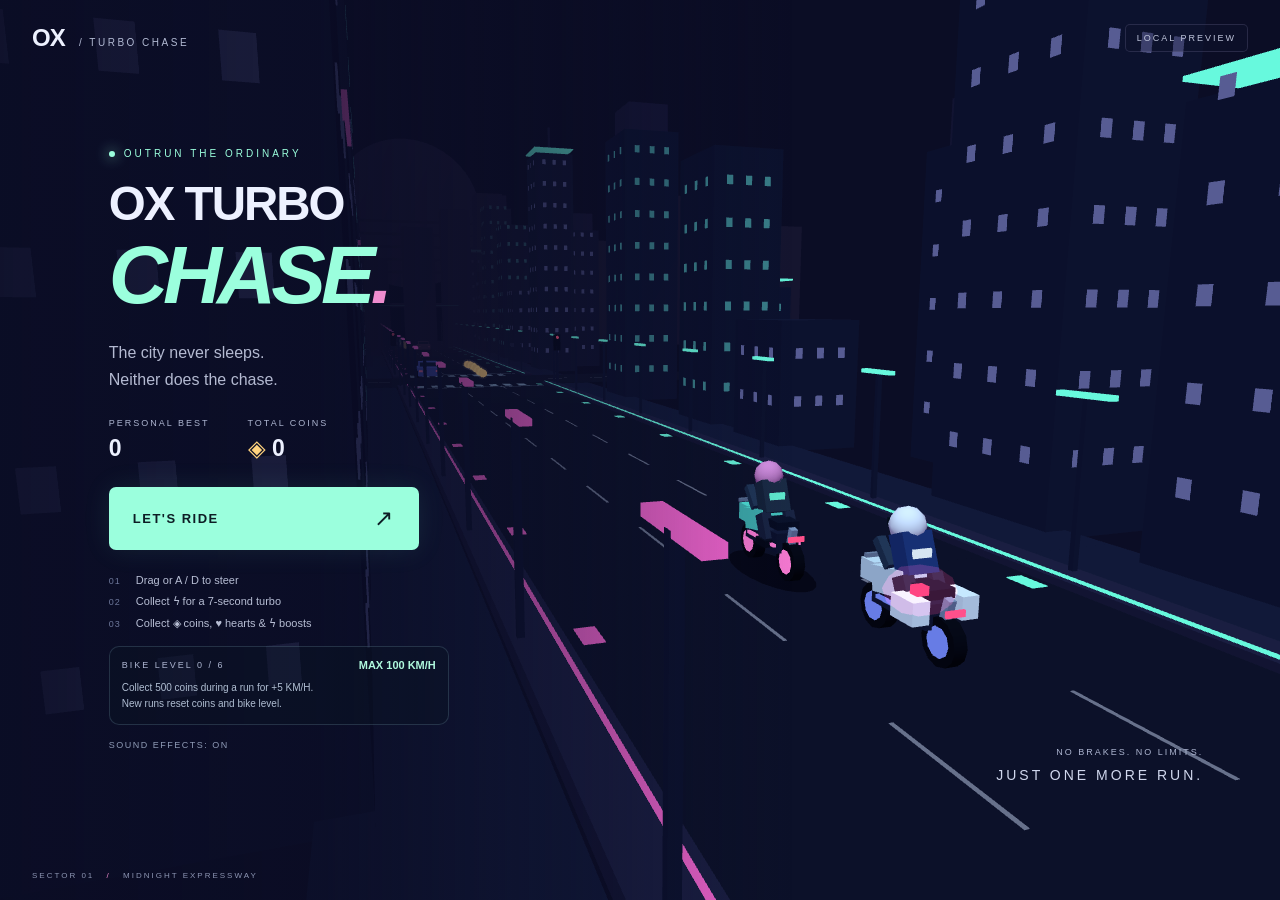
==== ox-turbo-chase/index.html @ bd7e655c "Publish tested OX Turbo Chase V1 static release" ====
<!doctype html>
<html lang="en">
<head>
  <meta charset="UTF-8" />
  <meta name="viewport" content="width=device-width, initial-scale=1, viewport-fit=cover" />
  <meta name="theme-color" content="#080a20" />
  <meta name="description" content="Ride the neon highway. Dodge traffic, collect coins, and outrun the chase." />
  <title>OX Turbo Chase</title>
  <link rel="icon" type="image/svg+xml" href="./icon.svg" />
  <script src="https://www.youtube.com/game_api/v1"></script>
  <script type="module" crossorigin src="./assets/index-DsEeylDW.js"></script>
  <link rel="stylesheet" crossorigin href="./assets/index-BKZLG1At.css">
</head>
<body>
  <main id="app" aria-label="OX Turbo Chase">
    <canvas id="world" aria-label="Neon motorcycle highway"></canvas>
    <div id="interface"></div>
    <div id="boot" role="status">OX TURBO CHASE · LOADING THE HIGHWAY</div>
  </main>
</body>
</html>
---- ox-turbo-chase/assets/index-BKZLG1At.css ----
:root{color:#edf1ff;font-synthesis:none;--mint:#9bffdd;--pink:#f08ccf;--muted:#9299b6;background:#0b0d25;font-family:Inter,Segoe UI,Arial,sans-serif}*{box-sizing:border-box;-webkit-tap-highlight-color:transparent}html,body,#app{overscroll-behavior:none;touch-action:none;-webkit-user-select:none;user-select:none;width:100%;height:100%;margin:0;overflow:hidden}button{font:inherit;cursor:pointer;touch-action:none;color:inherit;border:0}button:focus-visible{outline:3px solid var(--pink);outline-offset:4px}button:disabled{opacity:.55;cursor:wait}[hidden]{display:none!important}#world{touch-action:none;width:100%;height:100%;display:block}#interface{pointer-events:none;position:absolute;inset:0}#interface button,#panel section,.ad-preview{pointer-events:auto}#boot{letter-spacing:3px;color:var(--mint);background:#0b0d25;place-items:center;font-size:12px;display:grid;position:absolute;inset:0}.topline{top:max(24px,env(safe-area-inset-top));left:max(32px,env(safe-area-inset-left));right:max(32px,env(safe-area-inset-right));z-index:5;justify-content:space-between;align-items:center;display:flex;position:absolute}.brand{letter-spacing:-1px;font-size:24px;font-weight:900}.brand span{letter-spacing:2.5px;color:#b2bad3;margin-left:9px;font-size:10px;font-weight:500}.utilities{align-items:center;gap:18px;display:flex}.mode{letter-spacing:2px;color:#c0c6dc;background:#10152e60;border:1px solid #787a9e40;border-radius:5px;padding:8px 11px;font-size:9px}.icon-button{background:#171d3980;border:1px solid #6c79934d;border-radius:50%;width:42px;height:42px;font-weight:700}#panel{justify-content:center;align-items:center;display:flex;position:absolute;inset:0}#interface[data-phase=MENU] #panel,#interface[data-phase=READY] #panel{background:linear-gradient(90deg,#0b0d25ed 0%,#0b0d25c9 25%,#0b0d2500 62%);justify-content:flex-start;padding-left:8.5%}.menu{width:440px;max-width:90vw;padding:20px 0}.eyebrow{letter-spacing:3px;color:var(--mint);align-items:center;gap:9px;margin-bottom:22px;font-size:10px;display:flex}.eyebrow i{background:var(--mint);width:6px;height:6px;box-shadow:0 0 14px var(--mint);border-radius:50%}h1{letter-spacing:-5px;margin:0;font-size:clamp(48px,6.4vw,94px);font-weight:900;line-height:.97}h1>span{letter-spacing:-2px;margin-bottom:8px;font-size:.58em;display:block}h1 em,h2 em{color:var(--mint);font-style:italic}.title-dot{color:var(--pink)}.intro{color:#b4bad1;margin:24px 0;font-size:16px;line-height:1.7}.menu-stats{gap:38px;margin:25px 0;display:flex}.micro{letter-spacing:2px;color:#adb5d0;font-size:9px}.menu-stats .micro{margin-bottom:7px;display:block}.menu-stats strong{font-size:23px;font-weight:600}.gold{color:#ffd37e}.primary{background:var(--mint);color:#0d1d25;letter-spacing:1.5px;border-radius:7px;justify-content:space-between;align-items:center;width:100%;min-height:58px;padding:18px 24px;font-size:13px;font-weight:800;transition:background .15s,transform .15s;display:flex;box-shadow:0 0 28px #74f7ce18}.primary:hover{background:#c4ffed;transform:translateY(-1px)}.primary span{font-size:23px}.menu>.primary{max-width:310px}.instructions{color:#b7bed4;gap:9px;margin-top:24px;font-size:11px;display:grid}.instructions b{color:#6e799b;letter-spacing:1px;margin-right:12px;font-size:9px;font-weight:400}.text-button{letter-spacing:1.5px;color:#8f9bb6;background:0 0;padding:15px 0 0;font-size:9px}.menu-tag{text-align:right;letter-spacing:3px;color:#d0d7ed;gap:10px;font-size:14px;display:grid;position:absolute;bottom:13%;right:6%}.footer{bottom:max(20px,env(safe-area-inset-bottom));letter-spacing:2px;color:#8d96b3;justify-content:space-between;font-size:8px;display:flex;position:absolute;left:32px;right:32px}.footer i,.result-inline i{color:var(--pink);padding:0 8px;font-style:normal}#hud{justify-content:space-between;display:flex;position:absolute;top:92px;left:32px;right:32px}.hud-left,.hud-right{align-items:flex-start;gap:30px;display:flex}#hearts{color:#f58bc3;letter-spacing:5px;filter:drop-shadow(0 0 10px #ff60a349);padding-top:4px;font-size:25px}.score{gap:4px;display:grid}.score strong{letter-spacing:-1px;font-size:30px;font-weight:600}.hud-right{align-items:center;gap:25px}.stat{align-items:center;gap:8px;font-size:18px;display:flex}.coin-icon{color:#ffd37e;font-size:24px}.modal{-webkit-backdrop-filter:blur(14px);backdrop-filter:blur(14px);background:#0e132deb;border:1px solid #7177a247;border-radius:16px;width:calc(100% - 40px);max-width:440px;padding:38px;box-shadow:0 24px 100px #0006}.modal .eyebrow{letter-spacing:2px;font-size:8px}.modal h2{letter-spacing:-2px;margin:0 0 22px;font-size:54px;line-height:1}.modal p{color:#b6bfd8;font-size:13px;line-height:1.7}.modal small{color:#8590af;margin-top:14px;font-size:10px;line-height:1.6;display:block}.secondary{letter-spacing:1.5px;background:#1b224380;border:1px solid #69739c50;border-radius:7px;width:100%;margin-top:12px;padding:14px;font-size:11px;display:block}.secondary:hover{background:#28325b}.result-inline{letter-spacing:1px;color:var(--mint);margin:24px 0;font-size:11px}.result-score{gap:7px;display:grid}.result-score strong{color:var(--mint);font-size:44px;font-weight:600}.results{grid-template-columns:1fr 1fr;gap:20px;padding:20px 0 25px;display:grid}.results>div{gap:5px;display:grid}.results b{font-size:17px;font-weight:500}.compact{max-width:380px}#drive{position:absolute;inset:0}.turbo-cluster{bottom:max(65px,calc(env(safe-area-inset-bottom) + 50px));justify-items:end;gap:12px;display:grid;position:absolute;right:32px}#countdown{color:var(--mint);letter-spacing:1px;background:#142c3acc;border-radius:5px;padding:8px;font-size:11px}.telemetry{position:absolute;bottom:83px;left:32px}.telemetry>strong{font-size:30px;font-weight:500}.pressure-track{background:#39405b;width:100px;height:3px;margin:8px 0 17px}.pressure-track i{background:#8c86fb;width:50%;height:100%;display:block}.steer-hint{letter-spacing:2px;color:#d1d9ef;font-size:10px;position:absolute;bottom:36px;left:50%;transform:translate(-50%)}.steer-hint span{color:#9aa7c5;letter-spacing:1px;margin-left:8px;font-size:9px}#interface[data-phase=PLAYING] .footer{display:none}#toast{opacity:0;color:var(--mint);letter-spacing:1px;text-shadow:0 2px 14px #000;font-size:13px;font-weight:700;transition:opacity .15s,transform .15s;position:absolute;top:29%;left:50%;transform:translate(-50%,10px)}.visible#toast{opacity:1;transform:translate(-50%)}.collision:after{content:"";pointer-events:none;border:12px solid #ff69a5;animation:.6s forwards flash;position:absolute;inset:0}@keyframes flash{0%{opacity:.8}to{opacity:0}}.ad-preview{z-index:20;background:#080c20ee;place-items:center;display:grid;position:absolute;inset:0}@media (max-width:600px){.topline{left:20px;right:20px;top:max(18px,env(safe-area-inset-top))}.brand{font-size:22px}.brand span{letter-spacing:1.3px;margin-left:3px;font-size:8px}.mode{letter-spacing:1px;padding:7px;font-size:7px}.utilities{gap:8px}#interface[data-phase=MENU] #panel,#interface[data-phase=READY] #panel{background:linear-gradient(#0b0d25da,#0b0d2560 60%,#0000);align-items:flex-start;padding:65px 28px 20px}.menu{width:100%;padding-top:7vh}h1{font-size:68px}.eyebrow{letter-spacing:2px;margin-bottom:20px;font-size:8px}.intro{margin:18px 0;font-size:13px}.menu-stats{gap:35px;margin:18px 0}.menu-stats strong{font-size:20px}.menu>.primary{max-width:290px}.instructions{gap:8px;margin-top:18px;font-size:10px}.menu-tag{display:none}.footer{letter-spacing:1px;font-size:6px;left:20px;right:20px}#hud{top:78px;left:20px;right:20px}.hud-left{gap:8px;display:grid}.hud-right{text-align:right;gap:14px;display:grid}.stat{justify-content:flex-end;font-size:17px}.score strong{font-size:26px}#hearts{font-size:23px}.turbo-cluster{right:20px;bottom:max(48px,calc(env(safe-area-inset-bottom) + 30px))}.telemetry{bottom:63px;left:20px}.steer-hint{white-space:nowrap;font-size:8px;bottom:20px}.steer-hint span{font-size:8px}.modal{padding:28px}.modal h2{font-size:44px}.modal .eyebrow{font-size:7px}#toast{text-align:center;width:90%;top:27%}}@media (max-height:540px) and (min-aspect-ratio:1){.topline{top:14px;left:24px;right:24px}.footer{bottom:10px}.menu{width:360px;padding:0}#interface[data-phase=MENU] #panel{padding-left:7%}.eyebrow{margin-bottom:12px}h1{font-size:60px}.intro{margin:12px 0;font-size:12px}.menu-stats{gap:28px;margin:12px 0}.menu-stats strong{font-size:17px}.primary{min-height:44px;padding:12px 18px;font-size:11px}.instructions{gap:5px;margin-top:12px;font-size:9px}.text-button{padding-top:10px}.menu-tag{bottom:15%}#hud{top:64px;left:24px;right:24px}.hud-left{gap:20px}.score strong{font-size:23px}#hearts{font-size:21px}.turbo-cluster{bottom:25px;right:24px}.telemetry{bottom:35px;left:24px}.telemetry>strong{font-size:24px}.pressure-track{margin-bottom:9px}.steer-hint{bottom:15px}.modal{max-width:430px;padding:22px 28px}.modal h2{margin-bottom:10px;font-size:32px}.modal .eyebrow{margin-bottom:10px}.modal p{margin:10px 0}.result-inline{margin:15px 0}.result-score strong{font-size:30px}.results{gap:10px;padding:12px 0}.results b{font-size:14px}.secondary{margin-top:8px;padding:10px}.modal small{margin-top:8px}}@media (max-width:350px){h1{font-size:57px}.brand span{display:none}.menu{padding-top:4vh}.intro{margin:12px 0}.menu-stats{margin:14px 0}.instructions{font-size:9px}.primary{min-height:50px}}.record{letter-spacing:1px;color:#b8c1dc;white-space:nowrap;font-size:10px}.record span{color:#99a5c1;margin-right:4px}.record b{font-weight:600}.record.new-record b{color:var(--mint)}.traffic-level{color:#f0bb7e;letter-spacing:1.3px;margin-bottom:12px;font-size:8px;display:block}@media (max-height:540px) and (min-aspect-ratio:1){.record{font-size:9px}.traffic-level{margin-bottom:7px;font-size:7px}}@media (prefers-reduced-motion:reduce){button,#toast{transition:none}}#record-banner{text-align:center;pointer-events:none;background:#10152ae8;border:1px solid #a0ffe3;border-radius:12px;padding:9px 28px;position:absolute;top:76px;left:50%;transform:translate(-50%);box-shadow:0 0 25px #70ffcd33}#record-banner span{color:#a0ffe3;letter-spacing:3px;font-size:11px;font-weight:800;display:block}#record-banner strong{color:#fff4b0;font-variant-numeric:tabular-nums;font-size:29px;display:block}@media (max-width:600px){#record-banner{padding:8px 14px;top:135px}#record-banner span{letter-spacing:2px;font-size:9px}#record-banner strong{font-size:24px}}@media (max-height:500px) and (orientation:landscape){#record-banner{padding:5px 20px;top:60px}#record-banner strong{font-size:20px}}#speedometer{color:#d5eaff;border-bottom:2px solid #9bf4de66;align-items:baseline;gap:7px;padding:7px 0;display:flex;position:absolute;top:160px;right:32px}#speedometer[hidden],#speedometer .micro{display:none}#speedometer strong{font-variant-numeric:tabular-nums;font-size:31px}#speedometer>span:last-child{letter-spacing:1px;font-size:10px}#speedometer.boosted{color:#a0ffe3;text-shadow:0 0 15px #5fffff88;border-color:#a0ffe3}.telemetry #speed,.telemetry #speed+span{display:none}.collision:after{background:#ff76a511;border-width:5px;animation-duration:.28s}@media (max-width:600px){#speedometer{top:185px;right:20px}#speedometer strong{font-size:27px}}@media (max-height:500px) and (orientation:landscape){#speedometer{top:130px;right:24px}#speedometer strong{font-size:24px}}#speedometer{width:160px;text-shadow:none;border:0;padding:0;display:block;top:160px;right:22px}#speedometer svg{width:100%;display:block;overflow:visible}.dial-face{fill:#101629ed;stroke:#647f95;stroke-width:1px}.dial-ring{fill:none;stroke:#577484;stroke-width:1px;opacity:.6}.dial-tick{fill:#bdd9e7;font-size:9px;font-weight:600}.dial-unit{fill:#90bbce;letter-spacing:1.5px;font-size:8px}#live-speed{fill:#ebf9ff;font-variant-numeric:tabular-nums;font-size:22px;font-weight:800}#speed-needle{transform-origin:90px 90px;transition:transform .14s linear}#speedometer.boosted .dial-face{stroke:#89ffe1}#speedometer.boosted #live-speed{fill:#89ffe1}#brake-button{color:#fff;letter-spacing:1px;-webkit-user-select:none;user-select:none;touch-action:none;background:#a62c4aee;border:1px solid #ffa1ad;border-radius:18px;width:86px;height:72px;font-size:14px;font-weight:800;position:absolute;bottom:112px;right:28px;box-shadow:0 5px 20px #080815}#brake-button span{color:#ffd5de;margin-top:5px;font-size:10px;display:block}#brake-button.pressed{background:#ec486d;transform:scale(.96);box-shadow:0 0 22px #f64d7399}.bike-upgrade{background:#0b142466;border:1px solid #a8d3e52b;border-radius:10px;max-width:340px;margin-top:16px;padding:12px}.bike-upgrade>div{justify-content:space-between;align-items:center;gap:12px;display:flex}.bike-upgrade b{color:#aff8dd;font-size:11px}.bike-upgrade .secondary{width:100%;margin:10px 0 0;padding:10px;font-size:11px}.bike-upgrade button:disabled{cursor:default;opacity:.48}@media (max-width:600px){#speedometer{width:126px;top:178px;right:13px}#brake-button{bottom:104px;right:20px}.bike-upgrade{margin-top:12px;padding:10px}}@media (max-height:500px) and (orientation:landscape){#speedometer{width:112px;top:123px;right:14px}#brake-button{width:70px;height:59px;bottom:42px;right:20px}.bike-upgrade{margin-top:8px;padding:7px}.bike-upgrade .secondary{margin-top:5px;padding:7px}}@media (max-width:600px) and (max-height:740px){.menu .intro{margin:12px 0;font-size:13px;line-height:1.45}.menu .eyebrow{margin-bottom:12px}.menu .menu-stats{margin:14px 0}.menu .instructions{gap:6px;margin-top:12px;font-size:10px}.menu .primary{min-height:52px;padding:14px 20px}.menu .text-button{padding-top:10px}.menu .bike-upgrade{margin-top:10px}}@media (max-height:500px) and (orientation:landscape){.menu h1{font-size:48px}.menu .eyebrow{margin-bottom:8px}.menu .menu-stats{margin:8px 0}.menu .primary{min-height:40px;padding:9px 18px}.menu .instructions{display:none}.menu .text-button{padding-top:8px}.menu .bike-upgrade{margin-top:8px}.menu-tag{display:none}}@media (max-width:600px){#toast{text-align:center;max-width:calc(100% - 40px);font-size:11px;top:320px}}@media (max-height:500px) and (orientation:landscape){#interface[data-phase=MENU] #panel,#interface[data-phase=READY] #panel{padding-top:50px;padding-bottom:30px}.menu{padding:0}.menu .intro{display:none}}#interface[data-phase=PAUSED] #toast,#interface[data-phase=UPGRADE] #toast,#interface[data-phase=REVIVE] #toast,#interface[data-phase=GAME_OVER] #toast{display:none}.upgrade-modal h2{font-size:44px}.upgrade-modal strong{color:var(--mint)}.upgrade-modal .upgrade-protection{color:#aff4d5;font-size:11px}@media (max-height:500px) and (orientation:landscape){.upgrade-modal h2{font-size:28px}.upgrade-modal p{font-size:11px;line-height:1.4}.upgrade-modal .result-inline{margin:10px 0}}.bike-upgrade small{color:#b0bed2;margin-top:9px;font-size:10px;line-height:1.6;display:block}@media (max-width:600px) and (max-height:620px){.menu{padding-top:0}.menu h1{font-size:58px}}@media (max-height:500px) and (orientation:landscape){.modal{padding:18px 24px}.result-score strong{font-size:30px}.modal .primary{min-height:44px;padding:12px 18px}.modal .secondary{margin-top:8px;padding:10px}.modal h2{margin-bottom:8px;font-size:28px}.modal .eyebrow{margin-bottom:8px}.result-score strong{font-size:26px;line-height:1.1}.results{gap:6px;padding:8px 0}.modal .primary>span{font-size:20px}}@media (max-height:340px) and (orientation:landscape){.result-score{justify-content:space-between;align-items:center;display:flex}.results{grid-template-columns:repeat(4,1fr)}.modal{padding:14px 20px}.menu h1{font-size:40px}.menu .eyebrow{margin-bottom:6px}.menu .menu-stats{margin:6px 0}.menu .bike-upgrade small{margin-top:5px;line-height:1.3}}
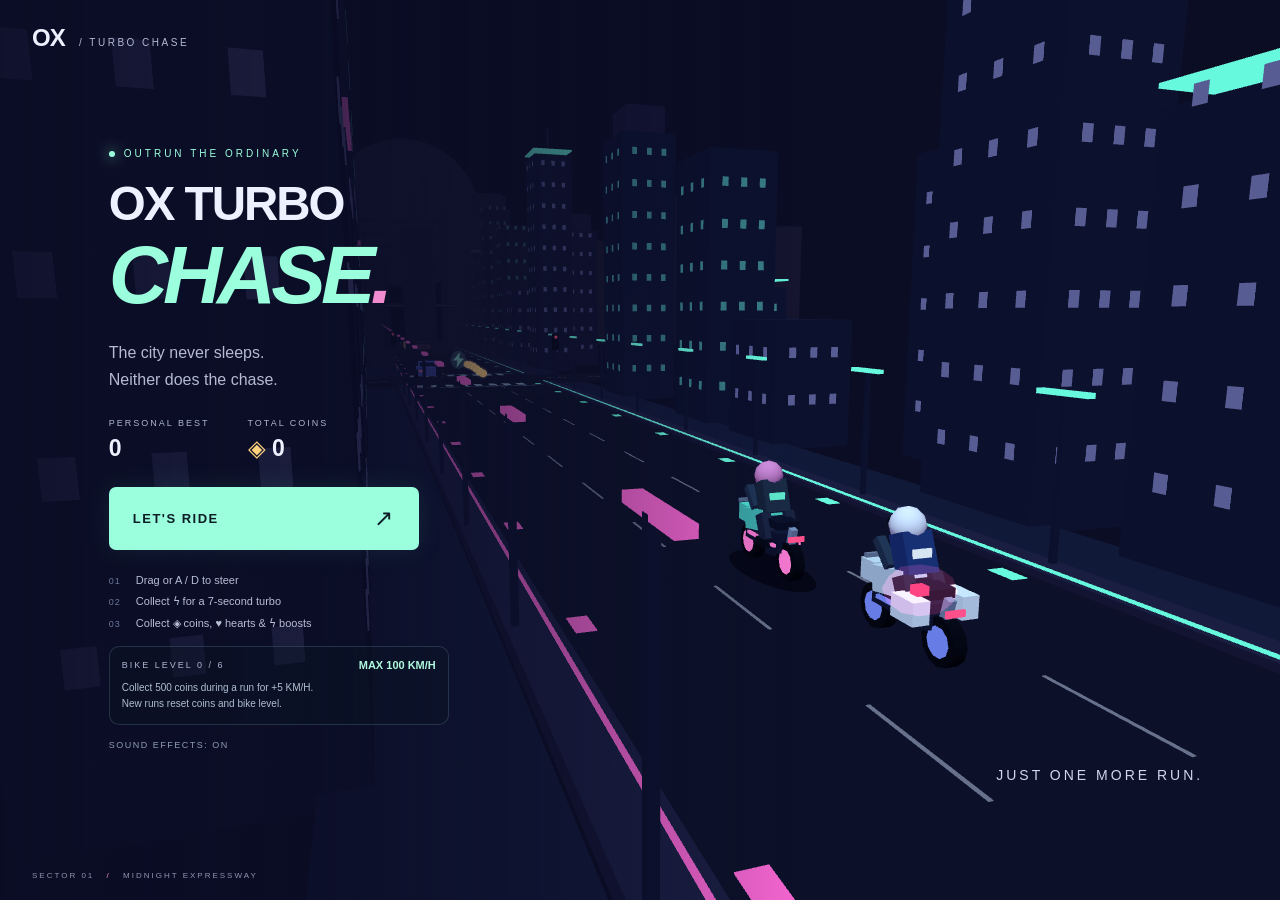
==== commit 1dfc9ee6: "Remove public preview badge and contradictory menu tagline" ====
--- a/ox-turbo-chase/index.html
+++ b/ox-turbo-chase/index.html
@@ -8,7 +8,7 @@
   <title>OX Turbo Chase</title>
   <link rel="icon" type="image/svg+xml" href="./icon.svg" />
   <script src="https://www.youtube.com/game_api/v1"></script>
-  <script type="module" crossorigin src="./assets/index-DsEeylDW.js"></script>
+  <script type="module" crossorigin src="./assets/index-C3j0AmGo.js"></script>
   <link rel="stylesheet" crossorigin href="./assets/index-BKZLG1At.css">
 </head>
 <body>
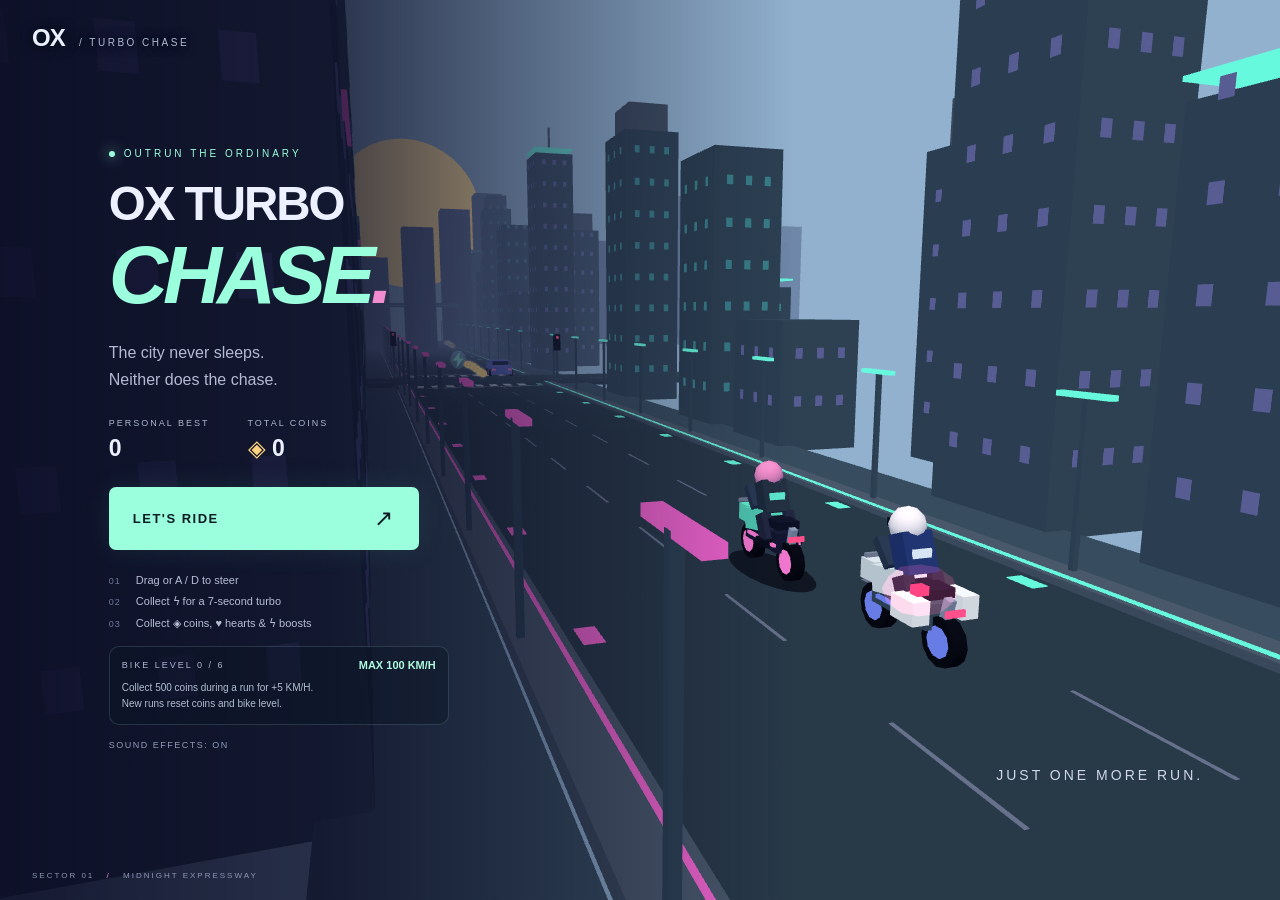
==== commit b64386e0: "Update OX Turbo Chase stage progression build" ====
--- a/ox-turbo-chase/index.html
+++ b/ox-turbo-chase/index.html
@@ -8,8 +8,8 @@
   <title>OX Turbo Chase</title>
   <link rel="icon" type="image/svg+xml" href="./icon.svg" />
   <script src="https://www.youtube.com/game_api/v1"></script>
-  <script type="module" crossorigin src="./assets/index-C3j0AmGo.js"></script>
-  <link rel="stylesheet" crossorigin href="./assets/index-BKZLG1At.css">
+  <script type="module" crossorigin src="./assets/index-dl7kXBuc.js"></script>
+  <link rel="stylesheet" crossorigin href="./assets/index-B7YhjZRI.css">
 </head>
 <body>
   <main id="app" aria-label="OX Turbo Chase">
--- a/ox-turbo-chase/assets/index-B7YhjZRI.css
+++ b/ox-turbo-chase/assets/index-B7YhjZRI.css
@@ -0,0 +1 @@
+:root{color:#edf1ff;font-synthesis:none;--mint:#9bffdd;--pink:#f08ccf;--muted:#9299b6;background:#0b0d25;font-family:Inter,Segoe UI,Arial,sans-serif}*{box-sizing:border-box;-webkit-tap-highlight-color:transparent}html,body,#app{overscroll-behavior:none;touch-action:none;-webkit-user-select:none;user-select:none;width:100%;height:100%;margin:0;overflow:hidden}button{font:inherit;cursor:pointer;touch-action:none;color:inherit;border:0}button:focus-visible{outline:3px solid var(--pink);outline-offset:4px}button:disabled{opacity:.55;cursor:wait}[hidden]{display:none!important}#world{touch-action:none;width:100%;height:100%;display:block}#interface{pointer-events:none;position:absolute;inset:0}#interface button,#panel section,.ad-preview{pointer-events:auto}#boot{letter-spacing:3px;color:var(--mint);background:#0b0d25;place-items:center;font-size:12px;display:grid;position:absolute;inset:0}.topline{top:max(24px,env(safe-area-inset-top));left:max(32px,env(safe-area-inset-left));right:max(32px,env(safe-area-inset-right));z-index:5;justify-content:space-between;align-items:center;display:flex;position:absolute}.brand{letter-spacing:-1px;font-size:24px;font-weight:900}.brand span{letter-spacing:2.5px;color:#b2bad3;margin-left:9px;font-size:10px;font-weight:500}.utilities{align-items:center;gap:18px;display:flex}.mode{letter-spacing:2px;color:#c0c6dc;background:#10152e60;border:1px solid #787a9e40;border-radius:5px;padding:8px 11px;font-size:9px}.icon-button{background:#171d3980;border:1px solid #6c79934d;border-radius:50%;width:42px;height:42px;font-weight:700}#panel{justify-content:center;align-items:center;display:flex;position:absolute;inset:0}#interface[data-phase=MENU] #panel,#interface[data-phase=READY] #panel{background:linear-gradient(90deg,#0b0d25ed 0%,#0b0d25c9 25%,#0b0d2500 62%);justify-content:flex-start;padding-left:8.5%}.menu{width:440px;max-width:90vw;padding:20px 0}.eyebrow{letter-spacing:3px;color:var(--mint);align-items:center;gap:9px;margin-bottom:22px;font-size:10px;display:flex}.eyebrow i{background:var(--mint);width:6px;height:6px;box-shadow:0 0 14px var(--mint);border-radius:50%}h1{letter-spacing:-5px;margin:0;font-size:clamp(48px,6.4vw,94px);font-weight:900;line-height:.97}h1>span{letter-spacing:-2px;margin-bottom:8px;font-size:.58em;display:block}h1 em,h2 em{color:var(--mint);font-style:italic}.title-dot{color:var(--pink)}.intro{color:#b4bad1;margin:24px 0;font-size:16px;line-height:1.7}.menu-stats{gap:38px;margin:25px 0;display:flex}.micro{letter-spacing:2px;color:#adb5d0;font-size:9px}.menu-stats .micro{margin-bottom:7px;display:block}.menu-stats strong{font-size:23px;font-weight:600}.gold{color:#ffd37e}.primary{background:var(--mint);color:#0d1d25;letter-spacing:1.5px;border-radius:7px;justify-content:space-between;align-items:center;width:100%;min-height:58px;padding:18px 24px;font-size:13px;font-weight:800;transition:background .15s,transform .15s;display:flex;box-shadow:0 0 28px #74f7ce18}.primary:hover{background:#c4ffed;transform:translateY(-1px)}.primary span{font-size:23px}.menu>.primary{max-width:310px}.instructions{color:#b7bed4;gap:9px;margin-top:24px;font-size:11px;display:grid}.instructions b{color:#6e799b;letter-spacing:1px;margin-right:12px;font-size:9px;font-weight:400}.text-button{letter-spacing:1.5px;color:#8f9bb6;background:0 0;padding:15px 0 0;font-size:9px}.menu-tag{text-align:right;letter-spacing:3px;color:#d0d7ed;gap:10px;font-size:14px;display:grid;position:absolute;bottom:13%;right:6%}.footer{bottom:max(20px,env(safe-area-inset-bottom));letter-spacing:2px;color:#8d96b3;justify-content:space-between;font-size:8px;display:flex;position:absolute;left:32px;right:32px}.footer i,.result-inline i{color:var(--pink);padding:0 8px;font-style:normal}#hud{justify-content:space-between;display:flex;position:absolute;top:92px;left:32px;right:32px}.hud-left,.hud-right{align-items:flex-start;gap:30px;display:flex}#hearts{color:#f58bc3;letter-spacing:5px;filter:drop-shadow(0 0 10px #ff60a349);padding-top:4px;font-size:25px}.score{gap:4px;display:grid}.score strong{letter-spacing:-1px;font-size:30px;font-weight:600}.hud-right{align-items:center;gap:25px}.stat{align-items:center;gap:8px;font-size:18px;display:flex}.coin-icon{color:#ffd37e;font-size:24px}.modal{-webkit-backdrop-filter:blur(14px);backdrop-filter:blur(14px);background:#0e132deb;border:1px solid #7177a247;border-radius:16px;width:calc(100% - 40px);max-width:440px;padding:38px;box-shadow:0 24px 100px #0006}.modal .eyebrow{letter-spacing:2px;font-size:8px}.modal h2{letter-spacing:-2px;margin:0 0 22px;font-size:54px;line-height:1}.modal p{color:#b6bfd8;font-size:13px;line-height:1.7}.modal small{color:#8590af;margin-top:14px;font-size:10px;line-height:1.6;display:block}.secondary{letter-spacing:1.5px;background:#1b224380;border:1px solid #69739c50;border-radius:7px;width:100%;margin-top:12px;padding:14px;font-size:11px;display:block}.secondary:hover{background:#28325b}.result-inline{letter-spacing:1px;color:var(--mint);margin:24px 0;font-size:11px}.result-score{gap:7px;display:grid}.result-score strong{color:var(--mint);font-size:44px;font-weight:600}.results{grid-template-columns:1fr 1fr;gap:20px;padding:20px 0 25px;display:grid}.results>div{gap:5px;display:grid}.results b{font-size:17px;font-weight:500}.compact{max-width:380px}#drive{position:absolute;inset:0}.turbo-cluster{bottom:max(65px,calc(env(safe-area-inset-bottom) + 50px));justify-items:end;gap:12px;display:grid;position:absolute;right:32px}#countdown{color:var(--mint);letter-spacing:1px;background:#142c3acc;border-radius:5px;padding:8px;font-size:11px}.telemetry{position:absolute;bottom:83px;left:32px}.telemetry>strong{font-size:30px;font-weight:500}.pressure-track{background:#39405b;width:100px;height:3px;margin:8px 0 17px}.pressure-track i{background:#8c86fb;width:50%;height:100%;display:block}.steer-hint{letter-spacing:2px;color:#d1d9ef;font-size:10px;position:absolute;bottom:36px;left:50%;transform:translate(-50%)}.steer-hint span{color:#9aa7c5;letter-spacing:1px;margin-left:8px;font-size:9px}#interface[data-phase=PLAYING] .footer{display:none}#toast{opacity:0;color:var(--mint);letter-spacing:1px;text-shadow:0 2px 14px #000;font-size:13px;font-weight:700;transition:opacity .15s,transform .15s;position:absolute;top:29%;left:50%;transform:translate(-50%,10px)}.visible#toast{opacity:1;transform:translate(-50%)}.collision:after{content:"";pointer-events:none;border:12px solid #ff69a5;animation:.6s forwards flash;position:absolute;inset:0}@keyframes flash{0%{opacity:.8}to{opacity:0}}.ad-preview{z-index:20;background:#080c20ee;place-items:center;display:grid;position:absolute;inset:0}@media (max-width:600px){.topline{left:20px;right:20px;top:max(18px,env(safe-area-inset-top))}.brand{font-size:22px}.brand span{letter-spacing:1.3px;margin-left:3px;font-size:8px}.mode{letter-spacing:1px;padding:7px;font-size:7px}.utilities{gap:8px}#interface[data-phase=MENU] #panel,#interface[data-phase=READY] #panel{background:linear-gradient(#0b0d25da,#0b0d2560 60%,#0000);align-items:flex-start;padding:65px 28px 20px}.menu{width:100%;padding-top:7vh}h1{font-size:68px}.eyebrow{letter-spacing:2px;margin-bottom:20px;font-size:8px}.intro{margin:18px 0;font-size:13px}.menu-stats{gap:35px;margin:18px 0}.menu-stats strong{font-size:20px}.menu>.primary{max-width:290px}.instructions{gap:8px;margin-top:18px;font-size:10px}.menu-tag{display:none}.footer{letter-spacing:1px;font-size:6px;left:20px;right:20px}#hud{top:78px;left:20px;right:20px}.hud-left{gap:8px;display:grid}.hud-right{text-align:right;gap:14px;display:grid}.stat{justify-content:flex-end;font-size:17px}.score strong{font-size:26px}#hearts{font-size:23px}.turbo-cluster{right:20px;bottom:max(48px,calc(env(safe-area-inset-bottom) + 30px))}.telemetry{bottom:63px;left:20px}.steer-hint{white-space:nowrap;font-size:8px;bottom:20px}.steer-hint span{font-size:8px}.modal{padding:28px}.modal h2{font-size:44px}.modal .eyebrow{font-size:7px}#toast{text-align:center;width:90%;top:27%}}@media (max-height:540px) and (min-aspect-ratio:1){.topline{top:14px;left:24px;right:24px}.footer{bottom:10px}.menu{width:360px;padding:0}#interface[data-phase=MENU] #panel{padding-left:7%}.eyebrow{margin-bottom:12px}h1{font-size:60px}.intro{margin:12px 0;font-size:12px}.menu-stats{gap:28px;margin:12px 0}.menu-stats strong{font-size:17px}.primary{min-height:44px;padding:12px 18px;font-size:11px}.instructions{gap:5px;margin-top:12px;font-size:9px}.text-button{padding-top:10px}.menu-tag{bottom:15%}#hud{top:64px;left:24px;right:24px}.hud-left{gap:20px}.score strong{font-size:23px}#hearts{font-size:21px}.turbo-cluster{bottom:25px;right:24px}.telemetry{bottom:35px;left:24px}.telemetry>strong{font-size:24px}.pressure-track{margin-bottom:9px}.steer-hint{bottom:15px}.modal{max-width:430px;padding:22px 28px}.modal h2{margin-bottom:10px;font-size:32px}.modal .eyebrow{margin-bottom:10px}.modal p{margin:10px 0}.result-inline{margin:15px 0}.result-score strong{font-size:30px}.results{gap:10px;padding:12px 0}.results b{font-size:14px}.secondary{margin-top:8px;padding:10px}.modal small{margin-top:8px}}@media (max-width:350px){h1{font-size:57px}.brand span{display:none}.menu{padding-top:4vh}.intro{margin:12px 0}.menu-stats{margin:14px 0}.instructions{font-size:9px}.primary{min-height:50px}}.record{letter-spacing:1px;color:#b8c1dc;white-space:nowrap;font-size:10px}.record span{color:#99a5c1;margin-right:4px}.record b{font-weight:600}.record.new-record b{color:var(--mint)}.traffic-level{color:#f0bb7e;letter-spacing:1.3px;margin-bottom:12px;font-size:8px;display:block}@media (max-height:540px) and (min-aspect-ratio:1){.record{font-size:9px}.traffic-level{margin-bottom:7px;font-size:7px}}@media (prefers-reduced-motion:reduce){button,#toast{transition:none}}#record-banner{text-align:center;pointer-events:none;background:#10152ae8;border:1px solid #a0ffe3;border-radius:12px;padding:9px 28px;position:absolute;top:76px;left:50%;transform:translate(-50%);box-shadow:0 0 25px #70ffcd33}#record-banner span{color:#a0ffe3;letter-spacing:3px;font-size:11px;font-weight:800;display:block}#record-banner strong{color:#fff4b0;font-variant-numeric:tabular-nums;font-size:29px;display:block}@media (max-width:600px){#record-banner{padding:8px 14px;top:135px}#record-banner span{letter-spacing:2px;font-size:9px}#record-banner strong{font-size:24px}}@media (max-height:500px) and (orientation:landscape){#record-banner{padding:5px 20px;top:60px}#record-banner strong{font-size:20px}}#speedometer{color:#d5eaff;border-bottom:2px solid #9bf4de66;align-items:baseline;gap:7px;padding:7px 0;display:flex;position:absolute;top:160px;right:32px}#speedometer[hidden],#speedometer .micro{display:none}#speedometer strong{font-variant-numeric:tabular-nums;font-size:31px}#speedometer>span:last-child{letter-spacing:1px;font-size:10px}#speedometer.boosted{color:#a0ffe3;text-shadow:0 0 15px #5fffff88;border-color:#a0ffe3}.telemetry #speed,.telemetry #speed+span{display:none}.collision:after{background:#ff76a511;border-width:5px;animation-duration:.28s}@media (max-width:600px){#speedometer{top:185px;right:20px}#speedometer strong{font-size:27px}}@media (max-height:500px) and (orientation:landscape){#speedometer{top:130px;right:24px}#speedometer strong{font-size:24px}}#speedometer{width:160px;text-shadow:none;border:0;padding:0;display:block;top:160px;right:22px}#speedometer svg{width:100%;display:block;overflow:visible}.dial-face{fill:#101629ed;stroke:#647f95;stroke-width:1px}.dial-ring{fill:none;stroke:#577484;stroke-width:1px;opacity:.6}.dial-tick{fill:#bdd9e7;font-size:9px;font-weight:600}.dial-unit{fill:#90bbce;letter-spacing:1.5px;font-size:8px}#live-speed{fill:#ebf9ff;font-variant-numeric:tabular-nums;font-size:22px;font-weight:800}#speed-needle{transform-origin:90px 90px;transition:transform .14s linear}#speedometer.boosted .dial-face{stroke:#89ffe1}#speedometer.boosted #live-speed{fill:#89ffe1}#brake-button{color:#fff;letter-spacing:1px;-webkit-user-select:none;user-select:none;touch-action:none;background:#a62c4aee;border:1px solid #ffa1ad;border-radius:18px;width:86px;height:72px;font-size:14px;font-weight:800;position:absolute;bottom:112px;right:28px;box-shadow:0 5px 20px #080815}#brake-button span{color:#ffd5de;margin-top:5px;font-size:10px;display:block}#brake-button.pressed{background:#ec486d;transform:scale(.96);box-shadow:0 0 22px #f64d7399}.bike-upgrade{background:#0b142466;border:1px solid #a8d3e52b;border-radius:10px;max-width:340px;margin-top:16px;padding:12px}.bike-upgrade>div{justify-content:space-between;align-items:center;gap:12px;display:flex}.bike-upgrade b{color:#aff8dd;font-size:11px}.bike-upgrade .secondary{width:100%;margin:10px 0 0;padding:10px;font-size:11px}.bike-upgrade button:disabled{cursor:default;opacity:.48}@media (max-width:600px){#speedometer{width:126px;top:178px;right:13px}#brake-button{bottom:104px;right:20px}.bike-upgrade{margin-top:12px;padding:10px}}@media (max-height:500px) and (orientation:landscape){#speedometer{width:112px;top:123px;right:14px}#brake-button{width:70px;height:59px;bottom:42px;right:20px}.bike-upgrade{margin-top:8px;padding:7px}.bike-upgrade .secondary{margin-top:5px;padding:7px}}@media (max-width:600px) and (max-height:740px){.menu .intro{margin:12px 0;font-size:13px;line-height:1.45}.menu .eyebrow{margin-bottom:12px}.menu .menu-stats{margin:14px 0}.menu .instructions{gap:6px;margin-top:12px;font-size:10px}.menu .primary{min-height:52px;padding:14px 20px}.menu .text-button{padding-top:10px}.menu .bike-upgrade{margin-top:10px}}@media (max-height:500px) and (orientation:landscape){.menu h1{font-size:48px}.menu .eyebrow{margin-bottom:8px}.menu .menu-stats{margin:8px 0}.menu .primary{min-height:40px;padding:9px 18px}.menu .instructions{display:none}.menu .text-button{padding-top:8px}.menu .bike-upgrade{margin-top:8px}.menu-tag{display:none}}@media (max-width:600px){#toast{text-align:center;max-width:calc(100% - 40px);font-size:11px;top:320px}}@media (max-height:500px) and (orientation:landscape){#interface[data-phase=MENU] #panel,#interface[data-phase=READY] #panel{padding-top:50px;padding-bottom:30px}.menu{padding:0}.menu .intro{display:none}}#interface[data-phase=PAUSED] #toast,#interface[data-phase=UPGRADE] #toast,#interface[data-phase=REVIVE] #toast,#interface[data-phase=GAME_OVER] #toast{display:none}.upgrade-modal h2{font-size:44px}.upgrade-modal strong{color:var(--mint)}.upgrade-modal .upgrade-protection{color:#aff4d5;font-size:11px}@media (max-height:500px) and (orientation:landscape){.upgrade-modal h2{font-size:28px}.upgrade-modal p{font-size:11px;line-height:1.4}.upgrade-modal .result-inline{margin:10px 0}}.bike-upgrade small{color:#b0bed2;margin-top:9px;font-size:10px;line-height:1.6;display:block}@media (max-width:600px) and (max-height:620px){.menu{padding-top:0}.menu h1{font-size:58px}}@media (max-height:500px) and (orientation:landscape){.modal{padding:18px 24px}.result-score strong{font-size:30px}.modal .primary{min-height:44px;padding:12px 18px}.modal .secondary{margin-top:8px;padding:10px}.modal h2{margin-bottom:8px;font-size:28px}.modal .eyebrow{margin-bottom:8px}.result-score strong{font-size:26px;line-height:1.1}.results{gap:6px;padding:8px 0}.modal .primary>span{font-size:20px}}@media (max-height:340px) and (orientation:landscape){.result-score{justify-content:space-between;align-items:center;display:flex}.results{grid-template-columns:repeat(4,1fr)}.modal{padding:14px 20px}.menu h1{font-size:40px}.menu .eyebrow{margin-bottom:6px}.menu .menu-stats{margin:6px 0}.menu .bike-upgrade small{margin-top:5px;line-height:1.3}}#hud,.topline,.telemetry,.steer-hint{text-shadow:0 1px 4px #07101c,0 0 12px #07101ccc}#stage-goal{font-variant-numeric:tabular-nums;background:#111b32e8;border:1px solid #708ca066;border-radius:8px;gap:5px;max-width:220px;padding:9px 12px;display:grid;position:absolute;bottom:157px;left:32px}#stage-goal b{letter-spacing:1px;color:#fff;font-size:11px}#next-escape{color:#cad5e5;white-space:nowrap;font-size:10px}#stage-goal.approaching{border-color:#9bffdd}#stage-goal.approaching #next-escape{color:#9bffdd}#stage-goal.urgent{border-color:#ffd37e}#stage-goal.urgent #next-escape{color:#ffd37e}#stage-banner{text-align:center;pointer-events:none;white-space:nowrap;background:#101b32ed;border:1px solid #a0ffe3;border-radius:12px;padding:10px 22px;position:absolute;top:76px;left:50%;transform:translate(-50%)}#stage-banner span{letter-spacing:2px;color:#9bffdd;font-size:10px;display:block}#stage-banner strong{font-size:30px;line-height:1.25;display:block}#stage-banner small{color:#ffd37e;font-size:10px;display:block}@media (max-width:600px){#stage-goal{padding:8px 10px;bottom:138px;left:20px}#stage-goal b{font-size:10px}#next-escape{font-size:9px}#stage-banner{width:min(210px,100% - 165px);padding:9px 5px;top:222px;left:20px;transform:none}#stage-banner span{letter-spacing:1px;font-size:8px}#stage-banner strong{font-size:22px}#stage-banner small{font-size:8px}}@media (max-height:540px) and (min-aspect-ratio:1){#stage-goal{padding:7px 10px;bottom:85px;left:24px}#stage-banner{width:auto;padding:7px 16px;top:62px;left:50%;transform:translate(-50%)}#stage-banner strong{font-size:22px}#stage-banner span,#stage-banner small{font-size:9px}}@media (max-width:600px) and (orientation:portrait){#speedometer{top:auto;bottom:190px}}@media (max-height:340px) and (orientation:landscape){#interface[data-phase=MENU] #panel,#interface[data-phase=READY] #panel{padding-top:36px;padding-bottom:8px}.menu{padding-top:0}.menu .instructions{margin-top:10px}}
